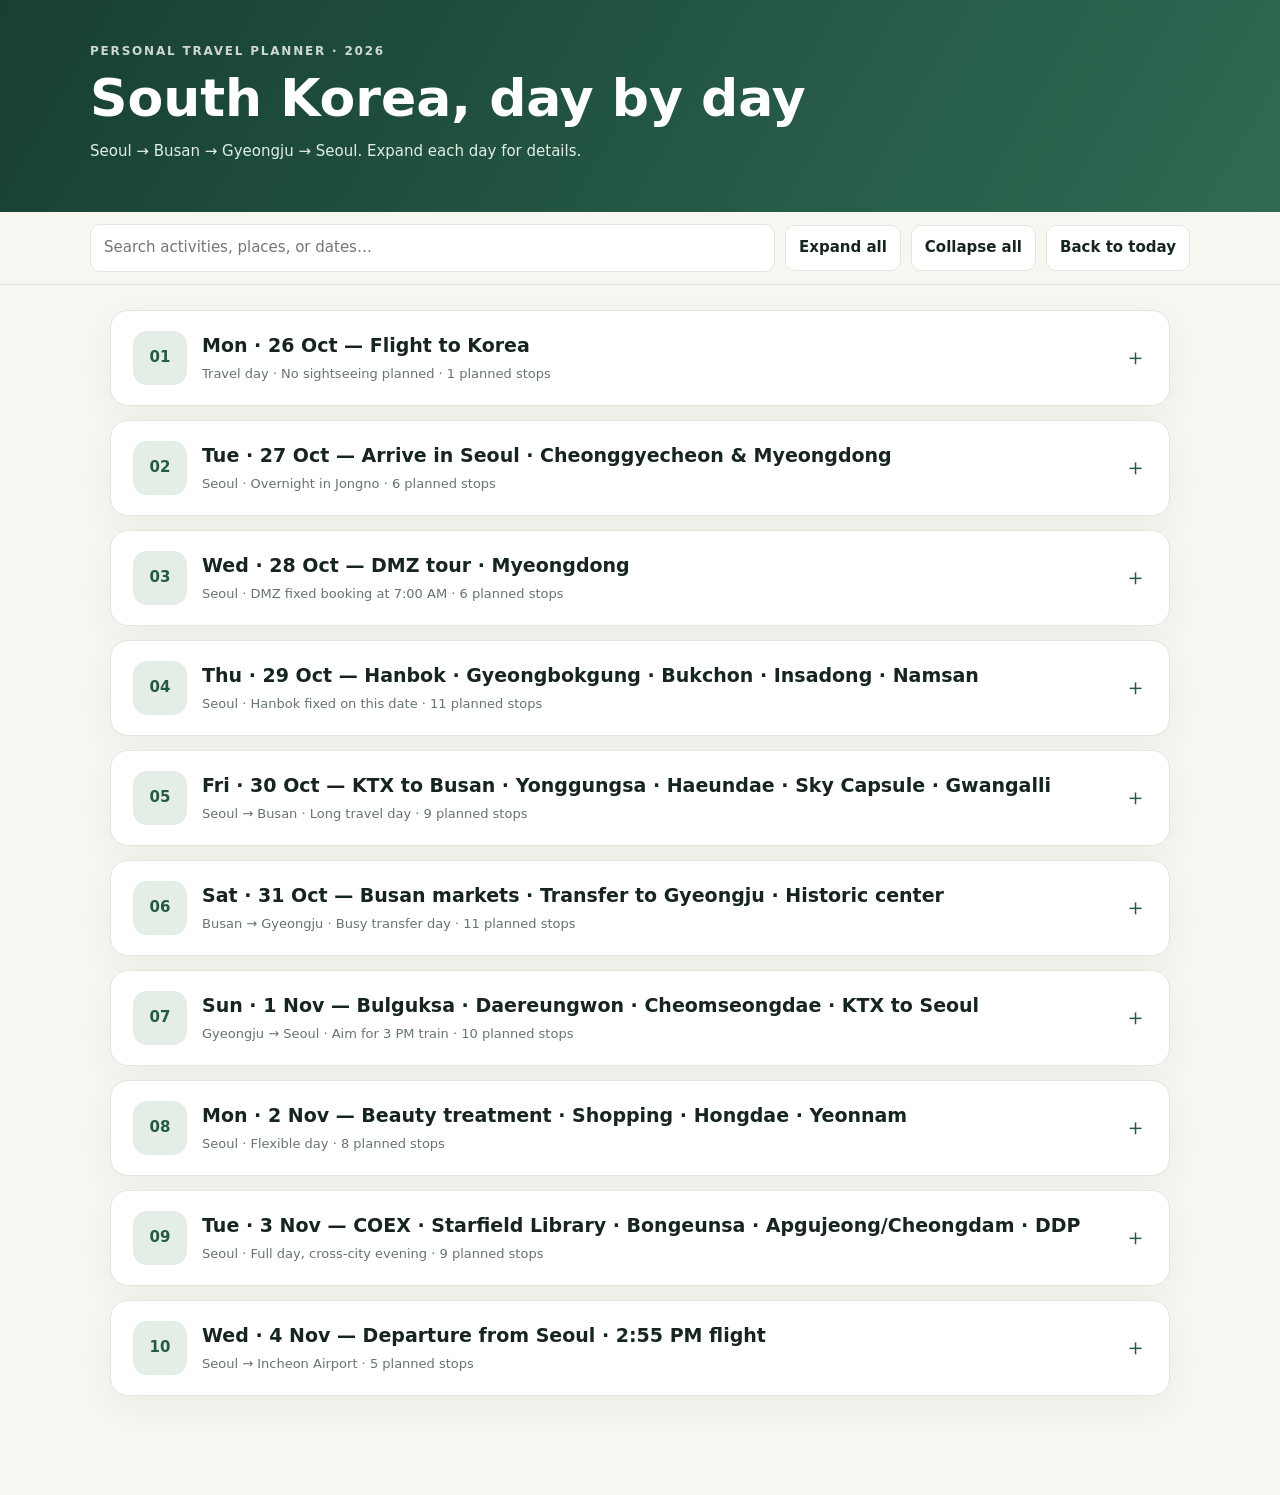
==== planning.html @ 73460e4e "Create planning page with full itinerary" ====
<!doctype html>
<html lang="en">
<head>
<meta charset="utf-8"><meta name="viewport" content="width=device-width,initial-scale=1">
<title>South Korea Trip · Full Planning</title>
<link rel="stylesheet" href="assets/css/styles.css"></head>
<body>
<header class="hero"><div class="wrap"><div class="eyebrow">Personal travel planner · 2026</div><h1>South Korea, day by day</h1><p>Seoul → Busan → Gyeongju → Seoul. Expand each day for details.</p></div></header>
<div class="toolbar"><div class="tools"><input class="search" id="search" placeholder="Search activities, places, or dates…" aria-label="Search itinerary"><button class="btn" id="expand">Expand all</button><button class="btn" id="collapse">Collapse all</button><button class="btn" id="showToday">Back to today</button></div></div>
<main><div class="itinerary" id="days"></div></main>
<script src="assets/js/itinerary-data.js" defer></script>
<script src="assets/js/app.js" defer></script></body></html>
---- assets/css/styles.css ----
:root{--ink:#17251f;--muted:#66756e;--paper:#f7f7f1;--card:#fff;--green:#245b48;--mint:#e4eee6;--line:#e1e6df;--orange:#d97845;--shadow:0 12px 35px #14251b0c}*{box-sizing:border-box}body{margin:0;background:var(--paper);color:var(--ink);font:15px/1.55 system-ui,-apple-system,Segoe UI,Roboto,sans-serif}a{color:var(--green);font-weight:650;text-decoration:none}a:hover{text-decoration:underline}.hero{background:linear-gradient(120deg,#173f33,#2f6b53);color:white;padding:42px 20px 34px}.wrap{max-width:1100px;margin:auto}.eyebrow{text-transform:uppercase;letter-spacing:.15em;font-size:12px;font-weight:750;opacity:.78}.hero h1{font-size:clamp(30px,5vw,52px);line-height:1.05;margin:10px 0}.hero p{max-width:720px;color:#e1eee4}.stats{display:flex;gap:10px;flex-wrap:wrap;margin-top:22px}.stat{border:1px solid #ffffff40;background:#ffffff12;padding:10px 14px;border-radius:13px;font-size:13px}.toolbar{position:sticky;top:0;z-index:5;background:#f7f7f1ed;backdrop-filter:blur(12px);border-bottom:1px solid var(--line);padding:12px 20px}.tools{max-width:1100px;margin:auto;display:flex;gap:10px;align-items:center;flex-wrap:wrap}.search{flex:1;min-width:180px;border:1px solid var(--line);border-radius:10px;padding:11px 13px;background:white;font:inherit}.btn{border:1px solid var(--line);background:white;color:var(--ink);border-radius:10px;padding:10px 13px;font:inherit;font-weight:700;cursor:pointer}.btn.primary{background:var(--green);color:white;border-color:var(--green)}main{max-width:1100px;margin:25px auto;padding:0 20px 60px}.notice{background:#fff6e9;border:1px solid #f0dfc5;padding:14px 16px;border-radius:14px;margin:0 0 20px;color:#674b2d}.day{background:var(--card);border:1px solid var(--line);border-radius:18px;margin:14px 0;box-shadow:var(--shadow);overflow:hidden}.day summary{list-style:none;cursor:pointer;padding:20px 22px;display:flex;align-items:center;gap:15px}.day summary::-webkit-details-marker{display:none}.day summary:after{content:'＋';margin-left:auto;color:var(--green);font-size:23px;font-weight:400}.day[open] summary:after{content:'−'}.daynum{display:grid;place-items:center;width:54px;height:54px;flex-shrink:0;background:var(--mint);color:var(--green);border-radius:14px;font-weight:850}.dayhead{min-width:0}.dayhead h2{font-size:19px;margin:0 0 3px}.dayhead p{margin:0;color:var(--muted);font-size:13px}.daybody{padding:0 22px 22px}.dayactions{display:flex;gap:9px;flex-wrap:wrap;margin:0 0 18px}.route{background:#f2f6f1;border-radius:12px;padding:13px 15px;margin-bottom:18px;font-size:13px;color:#42584a}.timeline{position:relative;display:grid;gap:12px}.activity{display:grid;grid-template-columns:115px 1fr;gap:15px;border-top:1px solid var(--line);padding:16px 0}.time{font-weight:800;color:var(--green);font-size:13px;padding-top:2px}.activity h3{font-size:16px;margin:0 0 5px}.activity p{margin:4px 0;color:var(--muted);font-size:14px}.meta{display:flex;flex-wrap:wrap;gap:12px;margin-top:10px;font-size:13px}.price{width:105px;border:1px solid var(--line);border-radius:8px;padding:6px 8px;font:inherit;font-size:13px}.done{display:flex;gap:8px;align-items:center;font-size:13px;color:var(--muted)}.done input{accent-color:var(--green);width:17px;height:17px}.maplink{display:inline-flex;align-items:center;gap:5px}.foot{color:var(--muted);font-size:12px;margin-top:25px}.empty{padding:25px;background:white;border-radius:12px;color:var(--muted);display:none}.totals{display:flex;justify-content:space-between;align-items:center;gap:15px;background:var(--mint);padding:12px 15px;border-radius:12px;margin:15px 0}.totalval{font-weight:850;color:var(--green)}@media(max-width:600px){.hero{padding:30px 18px}.toolbar{padding:10px}.tools{gap:7px}main{padding:0 12px 40px}.day summary{padding:15px;gap:11px}.daynum{width:45px;height:45px}.dayhead h2{font-size:16px}.daybody{padding:0 15px 17px}.activity{grid-template-columns:1fr;gap:5px;padding:13px 0}.time{font-size:12px}.price{width:92px}}
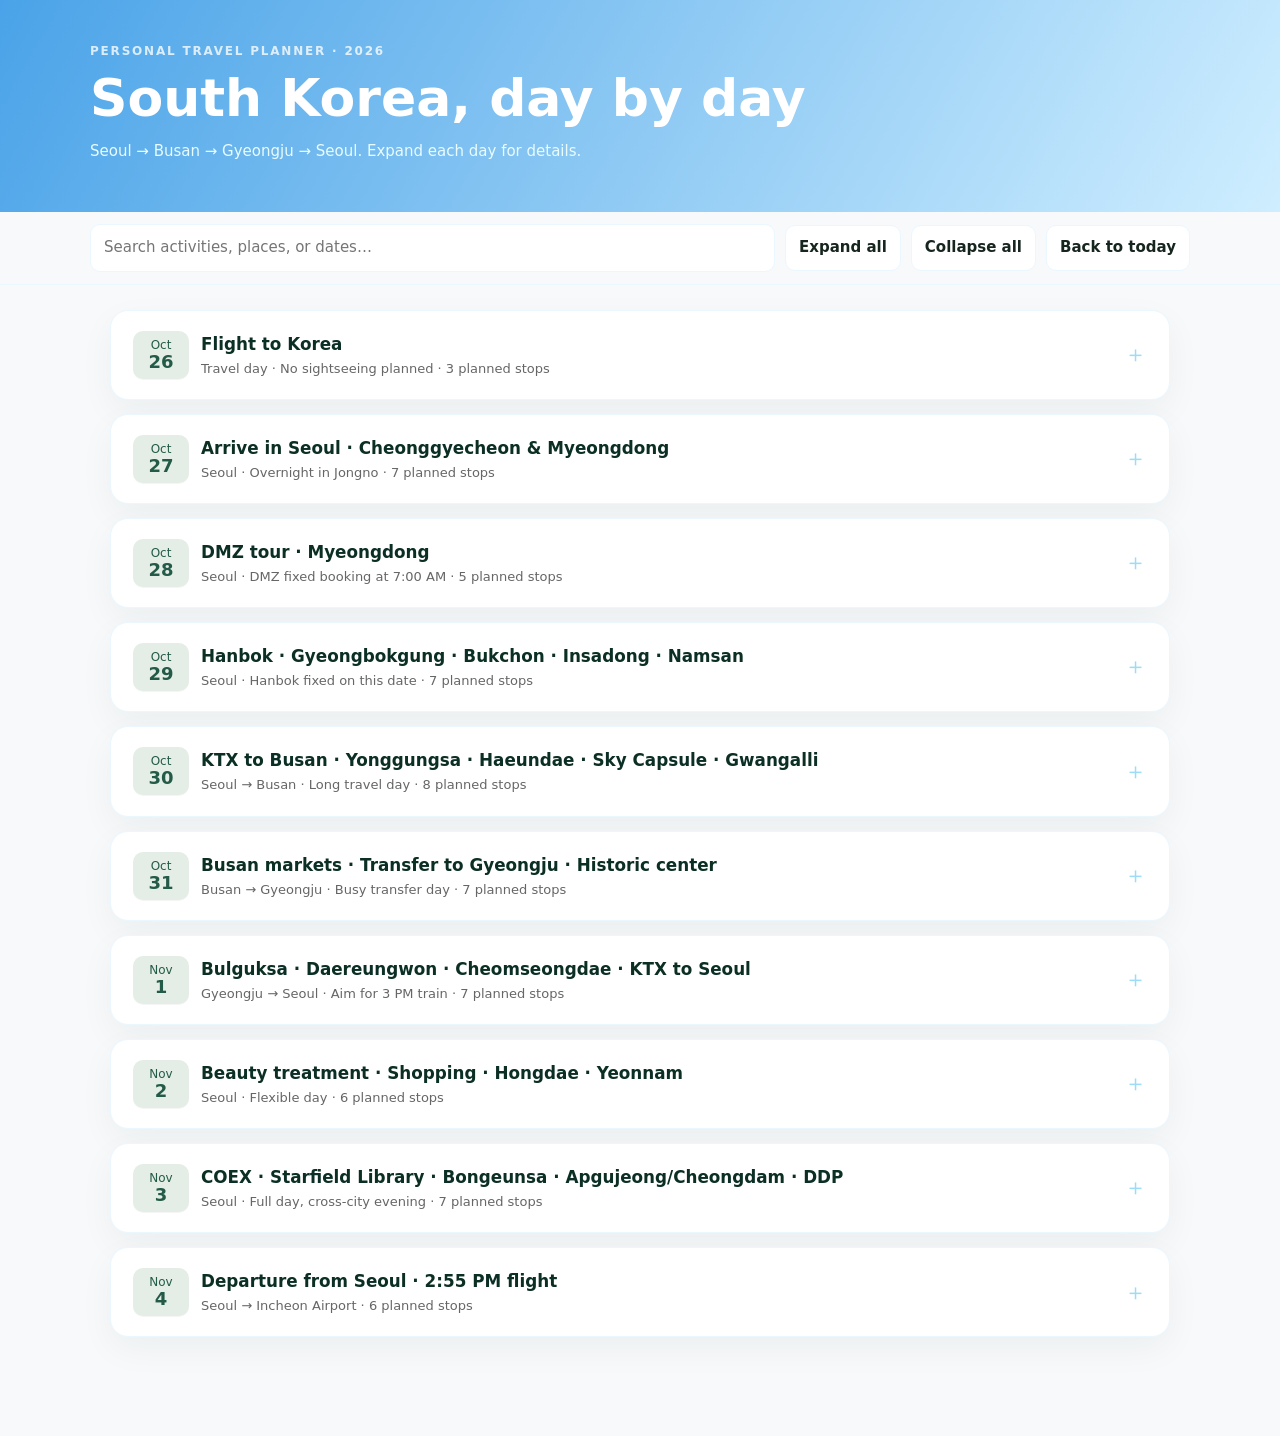
==== commit 97c5e378: "Fix HTML structure and formatting in planning.html" ====
--- a/planning.html
+++ b/planning.html
@@ -1,12 +1,33 @@
 <!doctype html>
 <html lang="en">
-<head>
-<meta charset="utf-8"><meta name="viewport" content="width=device-width,initial-scale=1">
-<title>South Korea Trip · Full Planning</title>
-<link rel="stylesheet" href="assets/css/styles.css"></head>
-<body>
-<header class="hero"><div class="wrap"><div class="eyebrow">Personal travel planner · 2026</div><h1>South Korea, day by day</h1><p>Seoul → Busan → Gyeongju → Seoul. Expand each day for details.</p></div></header>
-<div class="toolbar"><div class="tools"><input class="search" id="search" placeholder="Search activities, places, or dates…" aria-label="Search itinerary"><button class="btn" id="expand">Expand all</button><button class="btn" id="collapse">Collapse all</button><button class="btn" id="showToday">Back to today</button></div></div>
-<main><div class="itinerary" id="days"></div></main>
-<script src="assets/js/itinerary-data.js" defer></script>
-<script src="assets/js/app.js" defer></script></body></html>
+    <head>
+        <meta charset="utf-8" />
+        <meta name="viewport" content="width=device-width,initial-scale=1" />
+        <title>South Korea Trip · Full Planning</title>
+        <link rel="stylesheet" href="assets/css/styles.css" />
+    </head>
+    <body>
+        <header class="hero">
+            <div class="wrap">
+                <div class="eyebrow">Personal travel planner · 2026</div>
+                <h1>South Korea, day by day</h1>
+                <p>Seoul → Busan → Gyeongju → Seoul. Expand each day for details.</p>
+            </div>
+        </header>
+        <div class="toolbar">
+            <div class="tools">
+                <input
+                    class="search"
+                    id="search"
+                    placeholder="Search activities, places, or dates…"
+                    aria-label="Search itinerary"
+                /><button class="btn" id="expand">Expand all</button
+                ><button class="btn" id="collapse">Collapse all</button
+                ><button class="btn" id="showToday">Back to today</button>
+            </div>
+        </div>
+        <main><div class="itinerary" id="days"></div></main>
+        <script src="assets/js/itinerary-data.js" defer></script>
+        <script src="assets/js/app.js" defer></script>
+    </body>
+</html>
--- a/assets/css/styles.css
+++ b/assets/css/styles.css
@@ -1 +1,314 @@
-:root{--ink:#17251f;--muted:#66756e;--paper:#f7f7f1;--card:#fff;--green:#245b48;--mint:#e4eee6;--line:#e1e6df;--orange:#d97845;--shadow:0 12px 35px #14251b0c}*{box-sizing:border-box}body{margin:0;background:var(--paper);color:var(--ink);font:15px/1.55 system-ui,-apple-system,Segoe UI,Roboto,sans-serif}a{color:var(--green);font-weight:650;text-decoration:none}a:hover{text-decoration:underline}.hero{background:linear-gradient(120deg,#173f33,#2f6b53);color:white;padding:42px 20px 34px}.wrap{max-width:1100px;margin:auto}.eyebrow{text-transform:uppercase;letter-spacing:.15em;font-size:12px;font-weight:750;opacity:.78}.hero h1{font-size:clamp(30px,5vw,52px);line-height:1.05;margin:10px 0}.hero p{max-width:720px;color:#e1eee4}.stats{display:flex;gap:10px;flex-wrap:wrap;margin-top:22px}.stat{border:1px solid #ffffff40;background:#ffffff12;padding:10px 14px;border-radius:13px;font-size:13px}.toolbar{position:sticky;top:0;z-index:5;background:#f7f7f1ed;backdrop-filter:blur(12px);border-bottom:1px solid var(--line);padding:12px 20px}.tools{max-width:1100px;margin:auto;display:flex;gap:10px;align-items:center;flex-wrap:wrap}.search{flex:1;min-width:180px;border:1px solid var(--line);border-radius:10px;padding:11px 13px;background:white;font:inherit}.btn{border:1px solid var(--line);background:white;color:var(--ink);border-radius:10px;padding:10px 13px;font:inherit;font-weight:700;cursor:pointer}.btn.primary{background:var(--green);color:white;border-color:var(--green)}main{max-width:1100px;margin:25px auto;padding:0 20px 60px}.notice{background:#fff6e9;border:1px solid #f0dfc5;padding:14px 16px;border-radius:14px;margin:0 0 20px;color:#674b2d}.day{background:var(--card);border:1px solid var(--line);border-radius:18px;margin:14px 0;box-shadow:var(--shadow);overflow:hidden}.day summary{list-style:none;cursor:pointer;padding:20px 22px;display:flex;align-items:center;gap:15px}.day summary::-webkit-details-marker{display:none}.day summary:after{content:'＋';margin-left:auto;color:var(--green);font-size:23px;font-weight:400}.day[open] summary:after{content:'−'}.daynum{display:grid;place-items:center;width:54px;height:54px;flex-shrink:0;background:var(--mint);color:var(--green);border-radius:14px;font-weight:850}.dayhead{min-width:0}.dayhead h2{font-size:19px;margin:0 0 3px}.dayhead p{margin:0;color:var(--muted);font-size:13px}.daybody{padding:0 22px 22px}.dayactions{display:flex;gap:9px;flex-wrap:wrap;margin:0 0 18px}.route{background:#f2f6f1;border-radius:12px;padding:13px 15px;margin-bottom:18px;font-size:13px;color:#42584a}.timeline{position:relative;display:grid;gap:12px}.activity{display:grid;grid-template-columns:115px 1fr;gap:15px;border-top:1px solid var(--line);padding:16px 0}.time{font-weight:800;color:var(--green);font-size:13px;padding-top:2px}.activity h3{font-size:16px;margin:0 0 5px}.activity p{margin:4px 0;color:var(--muted);font-size:14px}.meta{display:flex;flex-wrap:wrap;gap:12px;margin-top:10px;font-size:13px}.price{width:105px;border:1px solid var(--line);border-radius:8px;padding:6px 8px;font:inherit;font-size:13px}.done{display:flex;gap:8px;align-items:center;font-size:13px;color:var(--muted)}.done input{accent-color:var(--green);width:17px;height:17px}.maplink{display:inline-flex;align-items:center;gap:5px}.foot{color:var(--muted);font-size:12px;margin-top:25px}.empty{padding:25px;background:white;border-radius:12px;color:var(--muted);display:none}.totals{display:flex;justify-content:space-between;align-items:center;gap:15px;background:var(--mint);padding:12px 15px;border-radius:12px;margin:15px 0}.totalval{font-weight:850;color:var(--green)}@media(max-width:600px){.hero{padding:30px 18px}.toolbar{padding:10px}.tools{gap:7px}main{padding:0 12px 40px}.day summary{padding:15px;gap:11px}.daynum{width:45px;height:45px}.dayhead h2{font-size:16px}.daybody{padding:0 15px 17px}.activity{grid-template-columns:1fr;gap:5px;padding:13px 0}.time{font-size:12px}.price{width:92px}}
+:root{
+    --ink:#17251f;
+    --muted:#66756e;
+    --paper:#f7f9fb;
+    --card:#ffffff;
+    --green:#9bdcf8; /* lighter blue accent */
+    --mint:#f4fbff;  /* very light blue tints for backgrounds */
+    --line:#eaf7ff;  /* pale blue lines */
+    --orange:#d97845;
+    --shadow:0 12px 35px #14251b0c
+}
+*{
+    box-sizing:border-box
+}
+body{
+    margin:0;
+    background:var(--paper);
+    color:var(--ink);
+    font:15px/1.55 system-ui,-apple-system,Segoe UI,Roboto,sans-serif
+}
+a{
+    color:var(--green);
+    font-weight:650;
+    text-decoration:none
+}
+a:hover{
+    text-decoration:underline
+}
+.hero{
+    /* lighter blue hero gradient */
+    background:linear-gradient(120deg,#4aa3e8,#cfeeff);
+    color:white;
+    padding:42px 20px 34px
+}
+.wrap{
+    max-width:1100px;
+    margin:auto
+}
+.eyebrow{
+    text-transform:uppercase;
+    letter-spacing:.15em;
+    font-size:12px;
+    font-weight:750;
+    opacity:.78
+}
+.hero h1{
+    font-size:clamp(30px,5vw,52px);
+    line-height:1.05;
+    margin:10px 0
+}
+.hero p{
+    max-width:720px;
+    color:#e8fbff
+}
+.stats{
+    display:flex;
+    gap:10px;
+    flex-wrap:wrap;
+    margin-top:22px
+}
+.stat{
+    border:1px solid #ffffff40;
+    background:#ffffff12;
+    padding:10px 14px;
+    border-radius:13px;
+    font-size:13px
+}
+.toolbar{
+    position:sticky;
+    top:0;
+    z-index:5;
+    background:#f7f9fbed;
+    backdrop-filter:blur(12px);
+    border-bottom:1px solid var(--line);
+    padding:12px 20px
+}
+.tools{
+    max-width:1100px;
+    margin:auto;
+    display:flex;
+    gap:10px;
+    align-items:center;
+    flex-wrap:wrap
+}
+.search{
+    flex:1;
+    min-width:180px;
+    border:1px solid var(--line);
+    border-radius:10px;
+    padding:11px 13px;
+    background:white;
+    font:inherit
+}
+.btn{
+    border:1px solid var(--line);
+    background:white;
+    color:var(--ink);
+    border-radius:10px;
+    padding:10px 13px;
+    font:inherit;
+    font-weight:700;
+    cursor:pointer
+}
+.btn.primary{
+    background:var(--green);
+    color:white;
+    border-color:var(--green)
+}
+main{
+    max-width:1100px;
+    margin:25px auto;
+    padding:0 20px 60px
+}
+.notice{
+    background:#fff6e9;
+    border:1px solid #f0dfc5;
+    padding:14px 16px;
+    border-radius:14px;
+    margin:0 0 20px;
+    color:#674b2d
+}
+.day{
+    background:var(--card);
+    border:1px solid var(--line);
+    border-radius:18px;
+    margin:14px 0;
+    box-shadow:var(--shadow);
+    overflow:hidden
+}
+.day summary{
+    list-style:none;
+    cursor:pointer;
+    padding:20px 22px;
+    display:flex;
+    align-items:center;
+    gap:15px
+}
+.day summary::-webkit-details-marker{
+    display:none
+}
+.day summary:after{
+    content:'＋';
+    margin-left:auto;
+    color:var(--green);
+    font-size:23px;
+    font-weight:400
+}
+.day[open] summary:after{
+    content:'−'
+}
+.daynum{
+    display:grid;
+    place-items:center;
+    width:54px;
+    height:54px;
+    flex-shrink:0;
+    background:#eaf9ff;
+    color:var(--green);
+    border-radius:14px;
+    font-weight:850
+}
+.dayhead{
+    min-width:0
+}
+.dayhead h2{
+    font-size:19px;
+    margin:0 0 3px
+}
+.dayhead p{
+    margin:0;
+    color:var(--muted);
+    font-size:13px
+}
+.daybody{
+    padding:0 22px 22px
+}
+.dayactions{
+    display:flex;
+    gap:9px;
+    flex-wrap:wrap;
+    margin:0 0 18px
+}
+.route{
+    background:#f7fbff;
+    border-radius:12px;
+    padding:13px 15px;
+    margin-bottom:18px;
+    font-size:13px;
+    color:#2b6b87
+}
+.timeline{
+    position:relative;
+    display:grid;
+    gap:12px
+}
+.activity{
+    display:grid;
+    grid-template-columns:115px 1fr;
+    gap:15px;
+    border-top:1px solid var(--line);
+    padding:16px 0
+}
+.time{
+    font-weight:800;
+    color:var(--green);
+    font-size:13px;
+    padding-top:2px
+}
+.activity h3{
+    font-size:16px;
+    margin:0 0 5px
+}
+.activity p{
+    margin:4px 0;
+    color:var(--muted);
+    font-size:14px
+}
+.meta{
+    display:flex;
+    flex-wrap:wrap;
+    gap:12px;
+    margin-top:10px;
+    font-size:13px
+}
+.price{
+    width:105px;
+    border:1px solid var(--line);
+    border-radius:8px;
+    padding:6px 8px;
+    font:inherit;
+    font-size:13px
+}
+.done{
+    display:flex;
+    gap:8px;
+    align-items:center;
+    font-size:13px;
+    color:var(--muted)
+}
+.done input{
+    accent-color:var(--green);
+    width:17px;
+    height:17px
+}
+.maplink{
+    display:inline-flex;
+    align-items:center;
+    gap:5px
+}
+.foot{
+    color:var(--muted);
+    font-size:12px;
+    margin-top:25px
+}
+.empty{
+    padding:25px;
+    background:white;
+    border-radius:12px;
+    color:var(--muted);
+    display:none
+}
+.totals{
+    display:flex;
+    justify-content:space-between;
+    align-items:center;
+    gap:15px;
+    background:var(--mint);
+    padding:12px 15px;
+    border-radius:12px;
+    margin:15px 0
+}
+.totalval{
+    font-weight:850;
+    color:var(--green)
+}
+@media(max-width:600px){
+    .hero{
+        padding:30px 18px
+    }
+    .toolbar{
+        padding:10px
+    }
+    .tools{
+        gap:7px
+    }
+    main{
+        padding:0 12px 40px
+    }
+    .day summary{
+        padding:15px;
+        gap:11px
+    }
+    .daynum{
+        width:45px;
+        height:45px
+    }
+    .dayhead h2{
+        font-size:16px
+    }
+    .daybody{
+        padding:0 15px 17px
+    }
+    .activity{
+        grid-template-columns:1fr;
+        gap:5px;
+        padding:13px 0
+    }
+    .time{
+        font-size:12px
+    }
+    .price{
+        width:92px
+    }
+}
